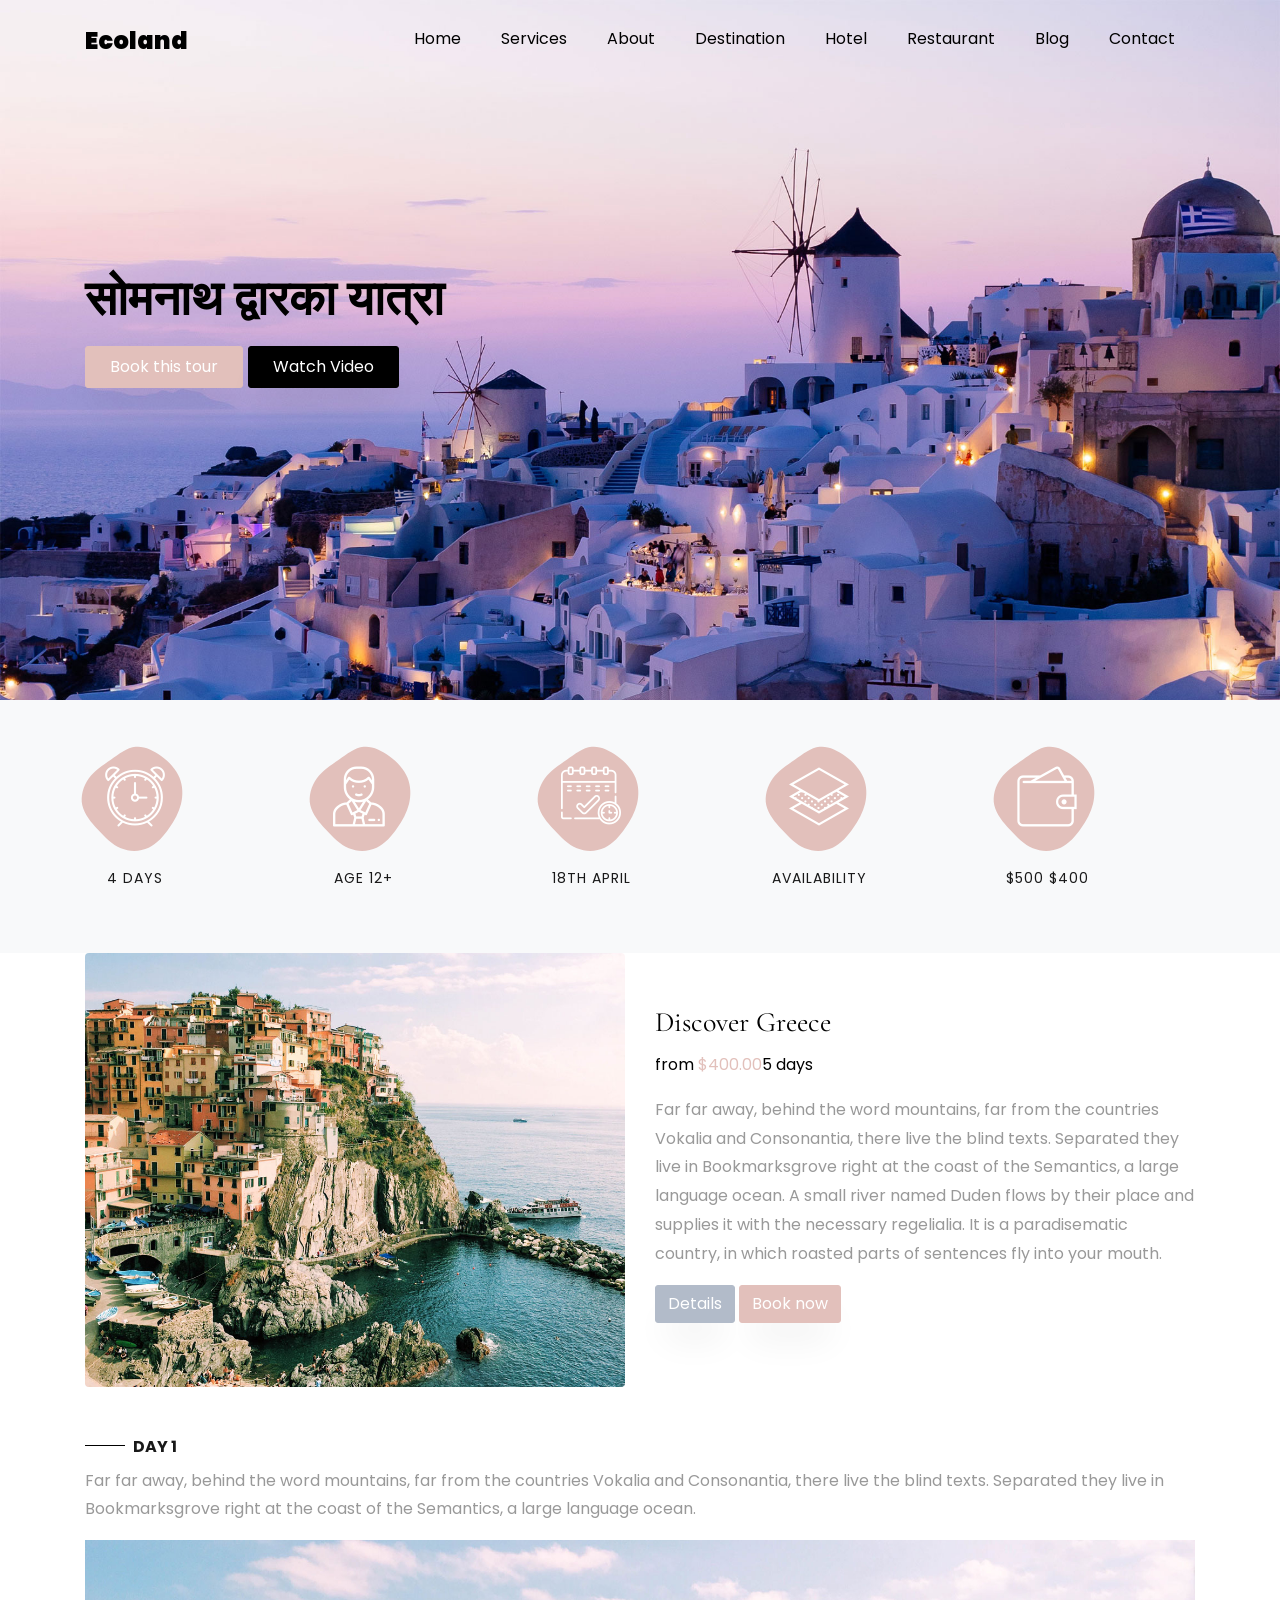
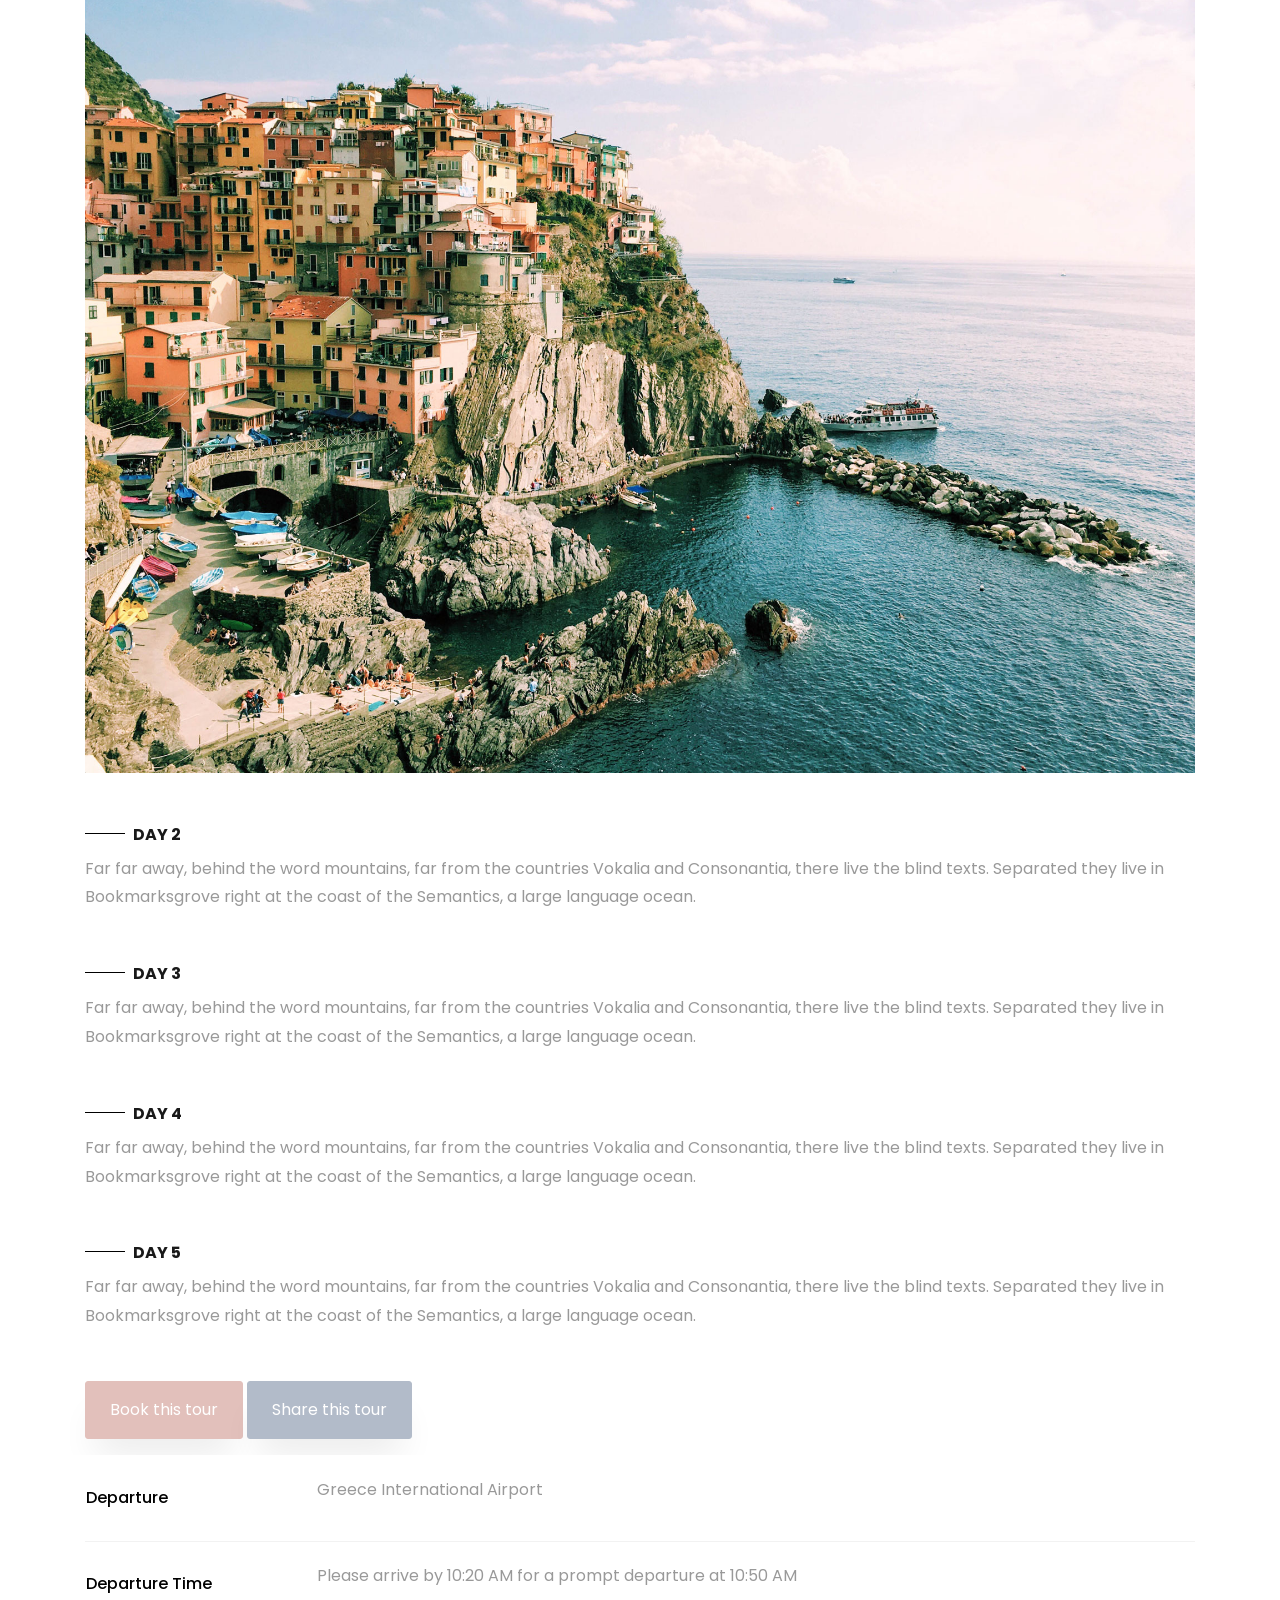
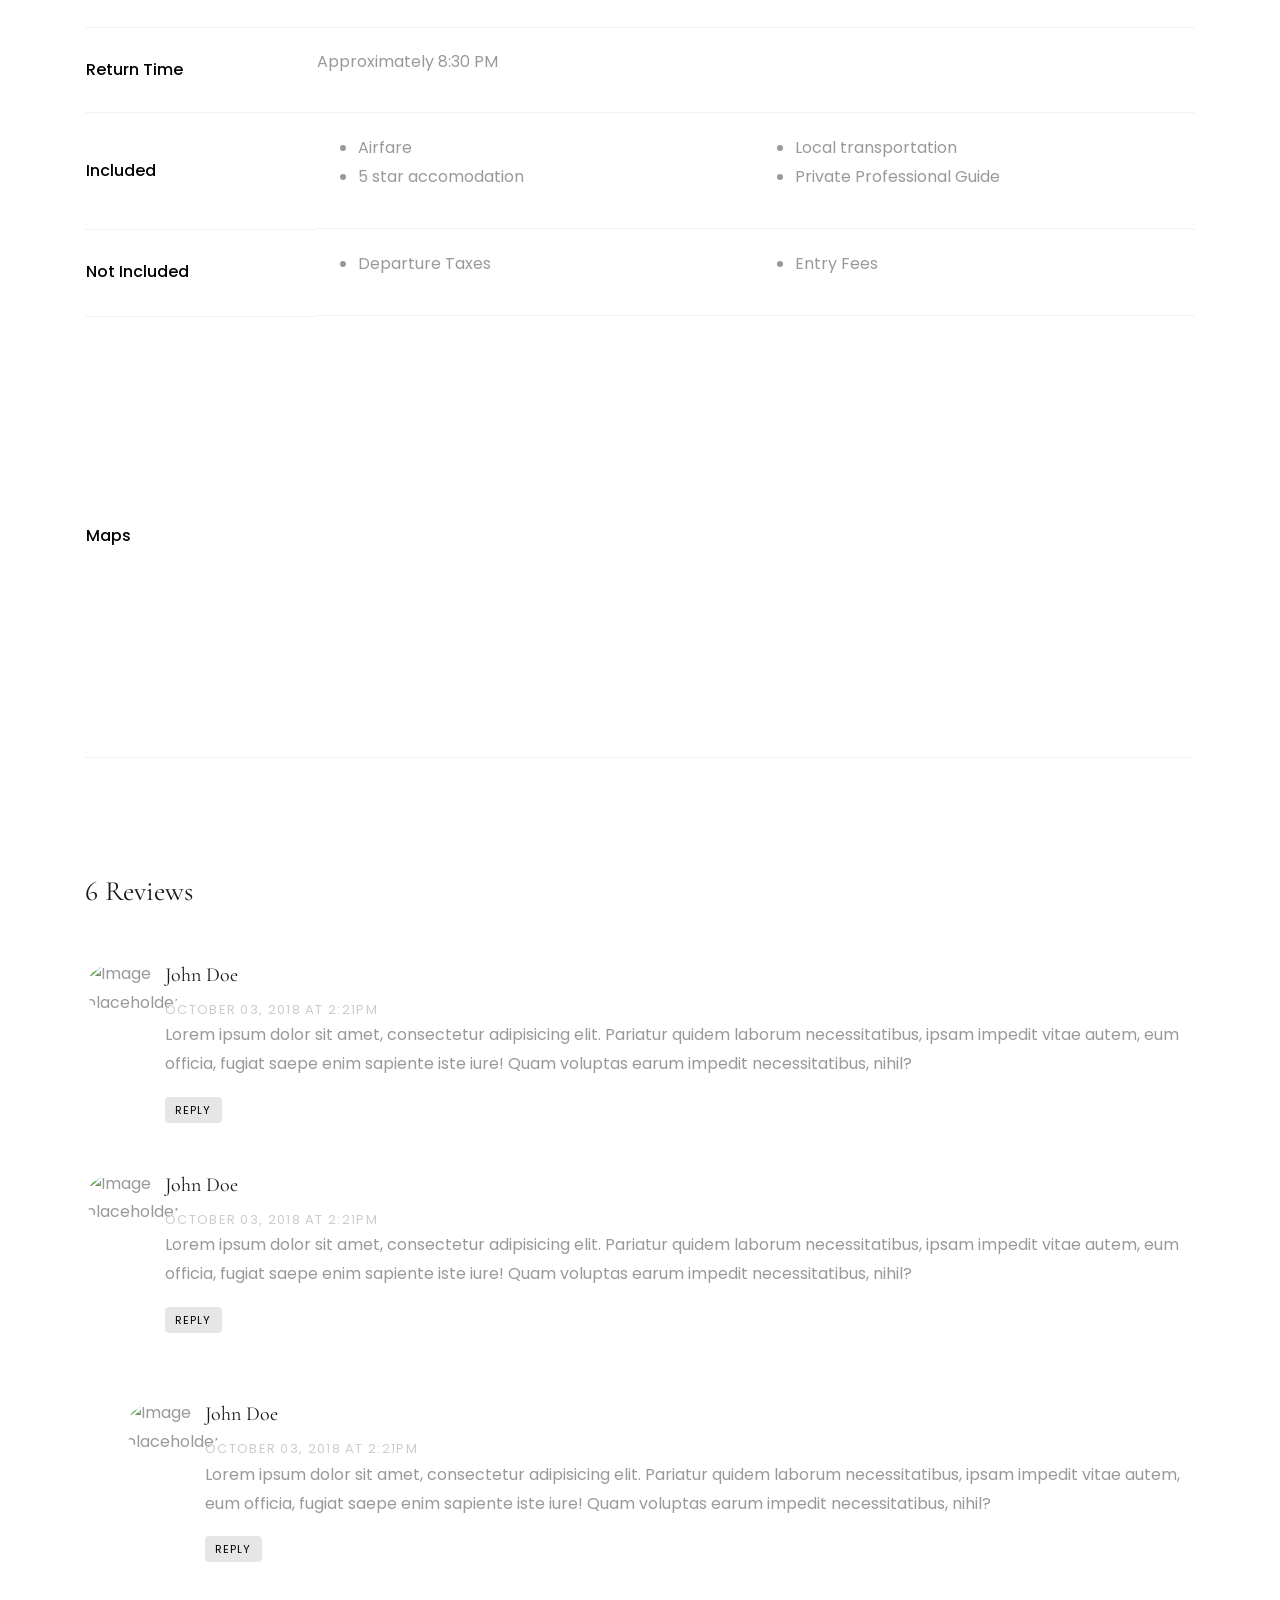
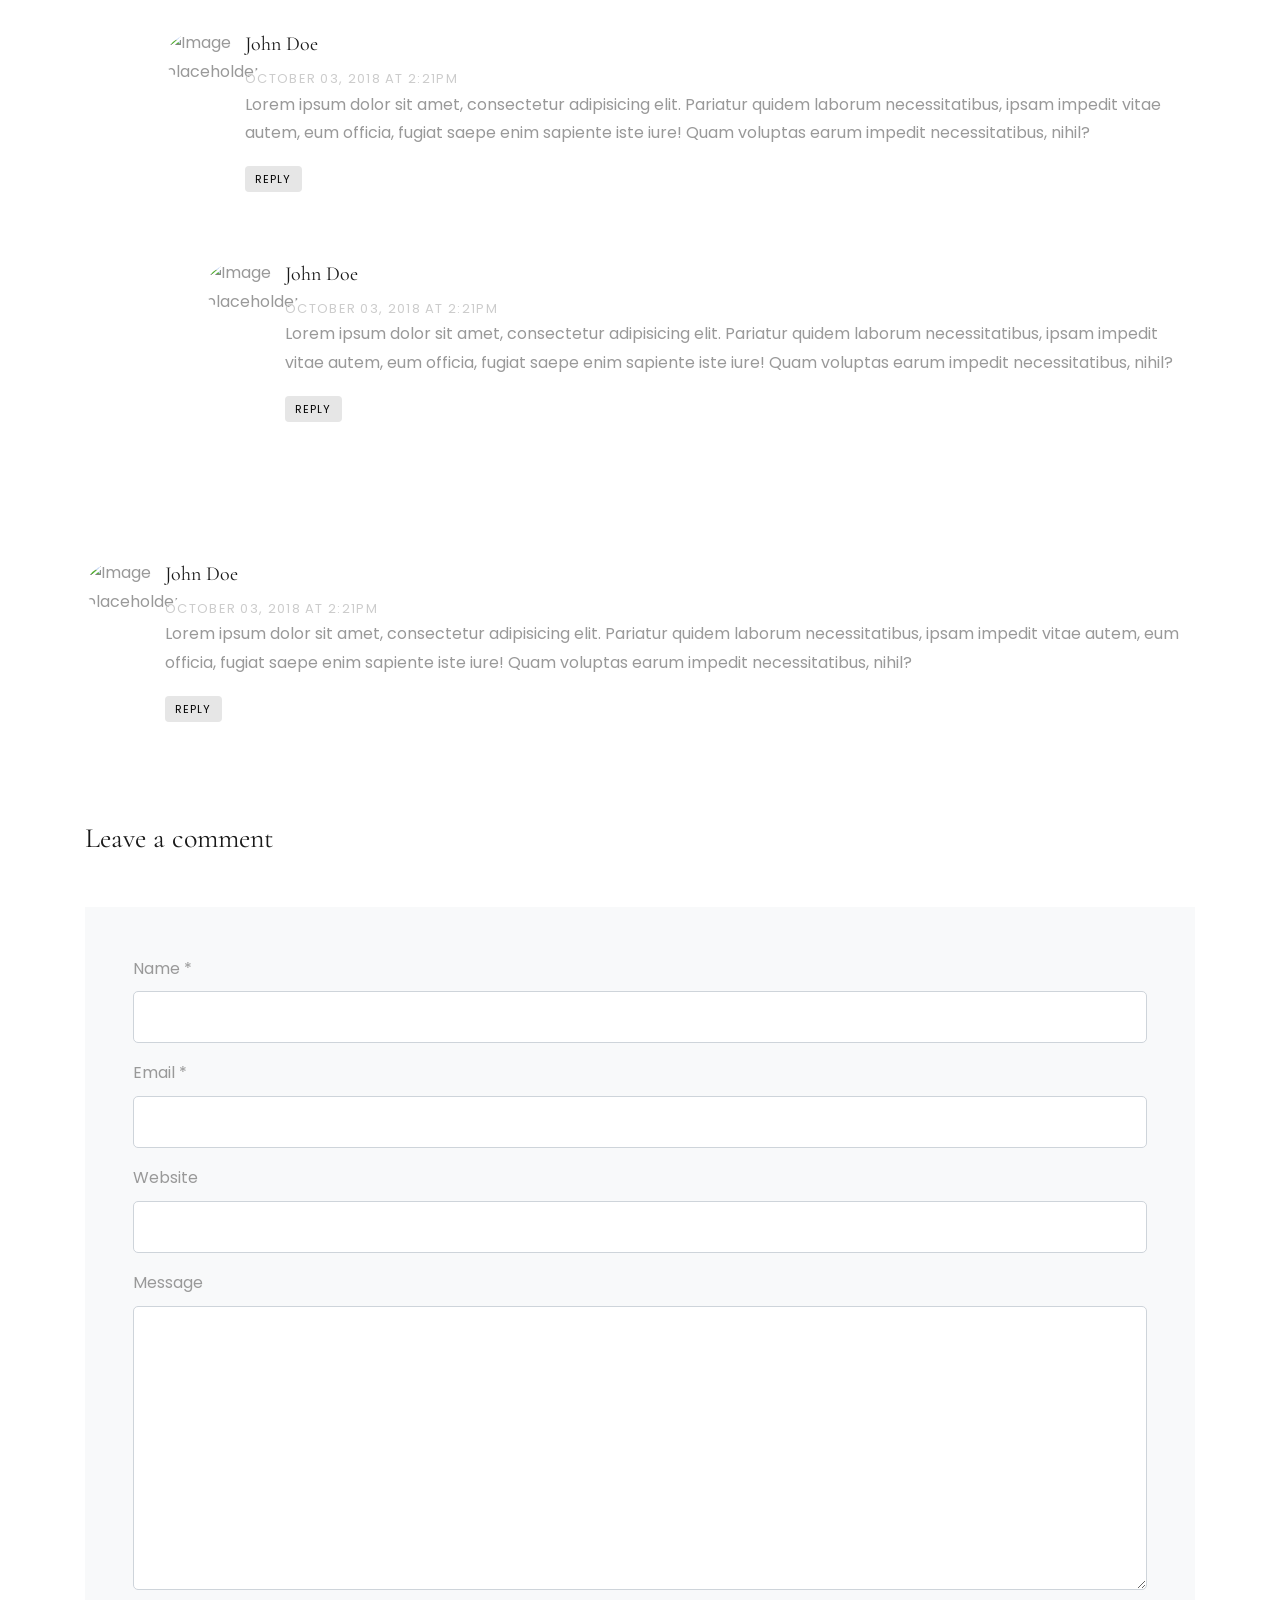
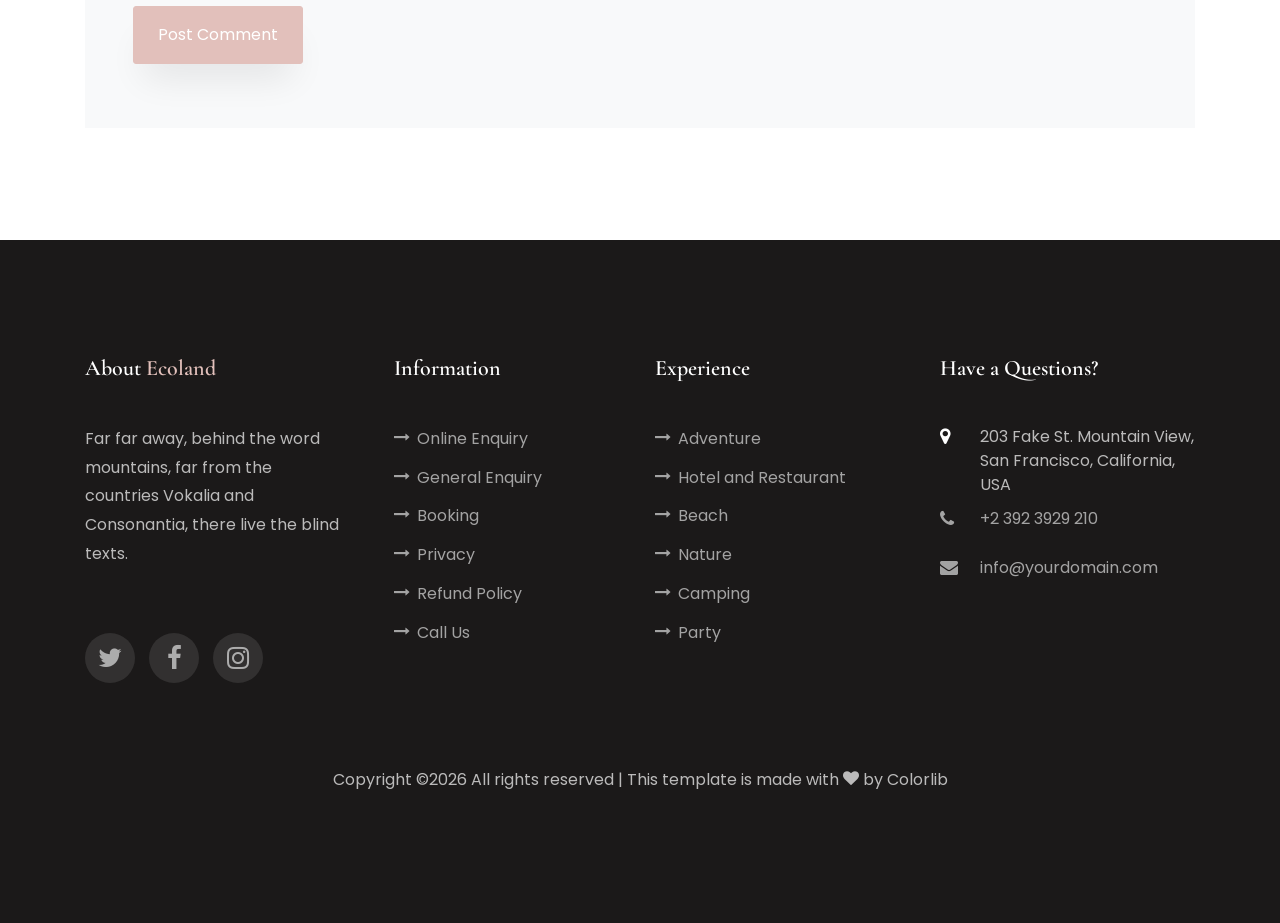
==== destination-single.html @ ceaff9ad "new website" ====
<!DOCTYPE html>
<html lang="en">
  <head>
    <title>Ecoland - Free Bootstrap 4 Template by Colorlib</title>
    <meta charset="utf-8">
    <meta name="viewport" content="width=device-width, initial-scale=1, shrink-to-fit=no">
    
    <link href="https://fonts.googleapis.com/css?family=Poppins:100,200,300,400,500,600,700,800,900" rel="stylesheet">
    <link href="https://fonts.googleapis.com/css?family=Cormorant+Garamond:300,300i,400,400i,500,500i,600,600i,700,700i" rel="stylesheet">

    <link rel="stylesheet" href="css/open-iconic-bootstrap.min.css">
    <link rel="stylesheet" href="css/animate.css">
    
    <link rel="stylesheet" href="css/owl.carousel.min.css">
    <link rel="stylesheet" href="css/owl.theme.default.min.css">
    <link rel="stylesheet" href="css/magnific-popup.css">

    <link rel="stylesheet" href="css/aos.css">

    <link rel="stylesheet" href="css/ionicons.min.css">
    
    <link rel="stylesheet" href="css/flaticon.css">
    <link rel="stylesheet" href="css/icomoon.css">
    <link rel="stylesheet" href="css/style.css">
  </head>
  <body data-spy="scroll" data-target=".site-navbar-target" data-offset="300">
    <nav class="navbar navbar-expand-lg navbar-dark ftco_navbar bg-dark ftco-navbar-light site-navbar-target" id="ftco-navbar">
	    <div class="container">
	      <a class="navbar-brand" href="index.html">Ecoland</a>
	      <button class="navbar-toggler js-fh5co-nav-toggle fh5co-nav-toggle" type="button" data-toggle="collapse" data-target="#ftco-nav" aria-controls="ftco-nav" aria-expanded="false" aria-label="Toggle navigation">
	        <span class="oi oi-menu"></span> Menu
	      </button>

	      <div class="collapse navbar-collapse" id="ftco-nav">
	        <ul class="navbar-nav nav ml-auto">
	          <li class="nav-item"><a href="index.html#home-section" class="nav-link"><span>Home</span></a></li>
	          <li class="nav-item"><a href="index.html#services-section" class="nav-link"><span>Services</span></a></li>
	          <li class="nav-item"><a href="index.html#about-section" class="nav-link"><span>About</span></a></li>
	          <li class="nav-item"><a href="index.html#destination-section" class="nav-link"><span>Destination</span></a></li>
	          <li class="nav-item"><a href="index.html#hotel-section" class="nav-link"><span>Hotel</span></a></li>
	          <li class="nav-item"><a href="index.html#restaurant-section" class="nav-link"><span>Restaurant</span></a></li>
	          <li class="nav-item"><a href="index.html#blog-section" class="nav-link"><span>Blog</span></a></li>
	          <li class="nav-item"><a href="index.html#contact-section" class="nav-link"><span>Contact</span></a></li>
	        </ul>
	      </div>
	    </div>
	  </nav>
	  
	  <section class="hero-wrap" style="background-image: url('images/destination-single.jpg');" data-stellar-background-ratio="0.5">
      <div class="overlay"></div>
      <div class="container">
        <div class="row no-gutters slider-text align-items-center justify-content-start">
          <div class="col-md-9 ftco-animate pb-4">
            <h1 class="mb-3 bread">सोमनाथ द्वारका यात्रा</h1>
            <p><a href="#" class="btn btn-primary py-2 px-4">Book this tour</a> <a href="#" class="btn btn-black py-2 px-4">Watch Video</a></p>
          </div>
        </div>
      </div>
    </section>

    <section class="ftco-section ftco-services-2 ftco-no-pt">
    	<div class="container-fluid px-0 bg-light">
    		<div class="container">
    			<div class="row tour py-5">
        	<div class="col-md d-flex align-self-stretch ftco-animate">
            <div class="media block-6 services text-center d-block">
              <div class="icon justify-content-center align-items-center d-flex"><span class="flaticon-alarm-clock"></span></div>
              <div class="media-body">
                <h3 class="heading mb-3"> 4 Days</h3>
              </div>
            </div>      
          </div>
          <div class="col-md d-flex align-self-stretch ftco-animate">
            <div class="media block-6 services text-center d-block">
              <div class="icon justify-content-center align-items-center d-flex"><span class="flaticon-manager"></span></div>
              <div class="media-body">
                <h3 class="heading mb-3">Age 12+</h3>
              </div>
            </div>      
          </div>
          <div class="col-md d-flex align-self-stretch ftco-animate">
            <div class="media block-6 services text-center d-block">
              <div class="icon justify-content-center align-items-center d-flex"><span class="flaticon-calendar"></span></div>
              <div class="media-body">
                <h3 class="heading mb-3">18th April</h3>
              </div>
            </div>      
          </div>
          <div class="col-md d-flex align-self-stretch ftco-animate">
            <div class="media block-6 services text-center d-block">
              <div class="icon justify-content-center align-items-center d-flex"><span class="flaticon-layers"></span></div>
              <div class="media-body">
                <h3 class="heading mb-3">Availability </h3>
              </div>
            </div>      
          </div>
          <div class="col-md d-flex align-self-stretch ftco-animate">
            <div class="media block-6 services text-center d-block">
              <div class="icon justify-content-center align-items-center d-flex"><span class="flaticon-wallet"></span></div>
              <div class="media-body">
                <h3 class="heading mb-3"><span>$500</span> $400</h3>
              </div>
            </div>      
          </div>
        </div>
    		</div>
    	</div>
      <div class="container">
        <div class="row">
        	<div class="col-md-12 tour-wrap mb-5">
    				<div class="row">
    					<div class="col-md-6 d-flex ftco-animate">
    						<div class="img align-self-stretch" style="background-image: url(images/destination-1.jpg);"></div>
    					</div>
    					<div class="col-md-6 ftco-animate">
    						<div class="text py-5">
    							<h3><a href="#">Discover Greece</a></h3>
    							<p class="pos">from <span class="price">$400.00</span>5 days</p>
    							<p>Far far away, behind the word mountains, far from the countries Vokalia and Consonantia, there live the blind texts. Separated they live in Bookmarksgrove right at the coast of the Semantics, a large language ocean. A small river named Duden flows by their place and supplies it with the necessary regelialia. It is a paradisematic country, in which roasted parts of sentences fly into your mouth.</p>
    							<p><a href="#" class="btn btn-secondary">Details</a> <a href="#" class="btn btn-primary">Book now</a></p>
    						</div>
    					</div>
    				</div>
    			</div>
    			<div class="col-md-12 tour-wrap">
    				<div class="day-wrap">
    					<h3 class="pl-5">Day 1</h3>
    					<p>Far far away, behind the word mountains, far from the countries Vokalia and Consonantia, there live the blind texts. Separated they live in Bookmarksgrove right at the coast of the Semantics, a large language ocean.</p>
    					<img src="images/bg_1.jpg" class="img-fluid" alt="Colorlib Free Template">
    				</div>
    			</div>
    			<div class="col-md-12 tour-wrap">
    				<div class="day-wrap">
    					<h3 class="pl-5">Day 2</h3>
    					<p>Far far away, behind the word mountains, far from the countries Vokalia and Consonantia, there live the blind texts. Separated they live in Bookmarksgrove right at the coast of the Semantics, a large language ocean.</p>
    				</div>
    			</div>
    			<div class="col-md-12 tour-wrap">
    				<div class="day-wrap">
    					<h3 class="pl-5">Day 3</h3>
    					<p>Far far away, behind the word mountains, far from the countries Vokalia and Consonantia, there live the blind texts. Separated they live in Bookmarksgrove right at the coast of the Semantics, a large language ocean.</p>
    				</div>
    			</div>
    			<div class="col-md-12 tour-wrap">
    				<div class="day-wrap">
    					<h3 class="pl-5">Day 4</h3>
    					<p>Far far away, behind the word mountains, far from the countries Vokalia and Consonantia, there live the blind texts. Separated they live in Bookmarksgrove right at the coast of the Semantics, a large language ocean.</p>
    				</div>
    			</div>
    			<div class="col-md-12 tour-wrap">
    				<div class="day-wrap">
    					<h3 class="pl-5">Day 5</h3>
    					<p>Far far away, behind the word mountains, far from the countries Vokalia and Consonantia, there live the blind texts. Separated they live in Bookmarksgrove right at the coast of the Semantics, a large language ocean.</p>
    				</div>
    			</div>
    			<div class="col-md-12 tour-wrap">
    				<p><a href="#" class="btn btn-primary py-3 px-4">Book this tour</a> <a href="#" class="btn btn-secondary py-3 px-4">Share this tour</a></p>
    			</div>
    			<div class="col-md-12 tour-wrap">
    				<table class="table">
					    <tbody>
					      <tr>
				      	  <th scope="row">Departure</th>
					        <td>
					        	<p>Greece International Airport</p>
					        </td>
					        <td></td>
					      </tr><!-- END TR-->

					      <tr>
				      	  <th scope="row">Departure Time</th>
					        <td>
					        	<p>Please arrive by 10:20 AM for a prompt departure at 10:50 AM</p>
					        </td>
					        <td></td>
					      </tr><!-- END TR-->

					      <tr>
				      	  <th scope="row">Return Time</th>
					        <td>
					        	<p>Approximately 8:30 PM</p>
					        </td>
					        <td></td>
					      </tr><!-- END TR-->

					      <tr>
				      	  <th scope="row">Included</th>
					        <td class="d-flex">
					        	<ul>
					        		<li>Airfare</li>
					        		<li>5 star accomodation</li>
					        	</ul>
					        	<ul>
					        		<li>Local transportation</li>
					        		<li>Private Professional Guide</li>
					        	</ul>
					        </td>
					        <td></td>
					      </tr><!-- END TR-->

					      <tr>
				      	  <th scope="row">Not Included</th>
					        <td class="d-flex">
					        	<ul>
					        		<li>Departure Taxes</li>
					        	</ul>
					        	<ul>
					        		<li>Entry Fees</li>
					        	</ul>
					        </td>
					        <td></td>
					      </tr><!-- END TR-->
					      <tr>
				      	  <th scope="row">Maps</th>
					        <td>
										<div id="map"></div>
					        </td>
					      </tr><!-- END TR-->
					    </tbody>
					  </table>
    			</div>
    			<div class="col-md-12 tour-wrap">
    				<div class="pt-5 mt-5">
              <h3 class="mb-5">6 Reviews</h3>
              <ul class="comment-list">
                <li class="comment">
                  <div class="vcard bio">
                    <img src="images/person_1.jpg" alt="Image placeholder">
                  </div>
                  <div class="comment-body">
                    <h3>John Doe</h3>
                    <div class="meta">October 03, 2018 at 2:21pm</div>
                    <p>Lorem ipsum dolor sit amet, consectetur adipisicing elit. Pariatur quidem laborum necessitatibus, ipsam impedit vitae autem, eum officia, fugiat saepe enim sapiente iste iure! Quam voluptas earum impedit necessitatibus, nihil?</p>
                    <p><a href="#" class="reply">Reply</a></p>
                  </div>
                </li>

                <li class="comment">
                  <div class="vcard bio">
                    <img src="images/person_1.jpg" alt="Image placeholder">
                  </div>
                  <div class="comment-body">
                    <h3>John Doe</h3>
                    <div class="meta">October 03, 2018 at 2:21pm</div>
                    <p>Lorem ipsum dolor sit amet, consectetur adipisicing elit. Pariatur quidem laborum necessitatibus, ipsam impedit vitae autem, eum officia, fugiat saepe enim sapiente iste iure! Quam voluptas earum impedit necessitatibus, nihil?</p>
                    <p><a href="#" class="reply">Reply</a></p>
                  </div>

                  <ul class="children">
                    <li class="comment">
                      <div class="vcard bio">
                        <img src="images/person_1.jpg" alt="Image placeholder">
                      </div>
                      <div class="comment-body">
                        <h3>John Doe</h3>
                        <div class="meta">October 03, 2018 at 2:21pm</div>
                        <p>Lorem ipsum dolor sit amet, consectetur adipisicing elit. Pariatur quidem laborum necessitatibus, ipsam impedit vitae autem, eum officia, fugiat saepe enim sapiente iste iure! Quam voluptas earum impedit necessitatibus, nihil?</p>
                        <p><a href="#" class="reply">Reply</a></p>
                      </div>


                      <ul class="children">
                        <li class="comment">
                          <div class="vcard bio">
                            <img src="images/person_1.jpg" alt="Image placeholder">
                          </div>
                          <div class="comment-body">
                            <h3>John Doe</h3>
                            <div class="meta">October 03, 2018 at 2:21pm</div>
                            <p>Lorem ipsum dolor sit amet, consectetur adipisicing elit. Pariatur quidem laborum necessitatibus, ipsam impedit vitae autem, eum officia, fugiat saepe enim sapiente iste iure! Quam voluptas earum impedit necessitatibus, nihil?</p>
                            <p><a href="#" class="reply">Reply</a></p>
                          </div>

                            <ul class="children">
                              <li class="comment">
                                <div class="vcard bio">
                                  <img src="images/person_1.jpg" alt="Image placeholder">
                                </div>
                                <div class="comment-body">
                                  <h3>John Doe</h3>
                                  <div class="meta">October 03, 2018 at 2:21pm</div>
                                  <p>Lorem ipsum dolor sit amet, consectetur adipisicing elit. Pariatur quidem laborum necessitatibus, ipsam impedit vitae autem, eum officia, fugiat saepe enim sapiente iste iure! Quam voluptas earum impedit necessitatibus, nihil?</p>
                                  <p><a href="#" class="reply">Reply</a></p>
                                </div>
                              </li>
                            </ul>
                        </li>
                      </ul>
                    </li>
                  </ul>
                </li>

                <li class="comment">
                  <div class="vcard bio">
                    <img src="images/person_1.jpg" alt="Image placeholder">
                  </div>
                  <div class="comment-body">
                    <h3>John Doe</h3>
                    <div class="meta">October 03, 2018 at 2:21pm</div>
                    <p>Lorem ipsum dolor sit amet, consectetur adipisicing elit. Pariatur quidem laborum necessitatibus, ipsam impedit vitae autem, eum officia, fugiat saepe enim sapiente iste iure! Quam voluptas earum impedit necessitatibus, nihil?</p>
                    <p><a href="#" class="reply">Reply</a></p>
                  </div>
                </li>
              </ul>
              <!-- END comment-list -->
              
              <div class="comment-form-wrap pt-5">
                <h3 class="mb-5">Leave a comment</h3>
                <form action="#" class="p-5 bg-light">
                  <div class="form-group">
                    <label for="name">Name *</label>
                    <input type="text" class="form-control" id="name">
                  </div>
                  <div class="form-group">
                    <label for="email">Email *</label>
                    <input type="email" class="form-control" id="email">
                  </div>
                  <div class="form-group">
                    <label for="website">Website</label>
                    <input type="url" class="form-control" id="website">
                  </div>

                  <div class="form-group">
                    <label for="message">Message</label>
                    <textarea name="" id="message" cols="30" rows="10" class="form-control"></textarea>
                  </div>
                  <div class="form-group">
                    <input type="submit" value="Post Comment" class="btn py-3 px-4 btn-primary">
                  </div>

                </form>
              </div>
            </div>
    			</div>
        </div>
      </div>
    </section> <!-- .section -->


    <footer class="ftco-footer ftco-section">
      <div class="container">
        <div class="row mb-5">
          <div class="col-md">
            <div class="ftco-footer-widget mb-4">
              <h2 class="ftco-heading-2">About <span><a href="index.html">Ecoland</a></span></h2>
              <p>Far far away, behind the word mountains, far from the countries Vokalia and Consonantia, there live the blind texts.</p>
              <ul class="ftco-footer-social list-unstyled float-md-left float-lft mt-5">
                <li class="ftco-animate"><a href="#"><span class="icon-twitter"></span></a></li>
                <li class="ftco-animate"><a href="#"><span class="icon-facebook"></span></a></li>
                <li class="ftco-animate"><a href="#"><span class="icon-instagram"></span></a></li>
              </ul>
            </div>
          </div>
          <div class="col-md">
            <div class="ftco-footer-widget mb-4 ml-md-4">
              <h2 class="ftco-heading-2">Information</h2>
              <ul class="list-unstyled">
                <li><a href="#"><span class="icon-long-arrow-right mr-2"></span>Online Enquiry</a></li>
                <li><a href="#"><span class="icon-long-arrow-right mr-2"></span>General Enquiry</a></li>
                <li><a href="#"><span class="icon-long-arrow-right mr-2"></span>Booking</a></li>
                <li><a href="#"><span class="icon-long-arrow-right mr-2"></span>Privacy</a></li>
                <li><a href="#"><span class="icon-long-arrow-right mr-2"></span>Refund Policy</a></li>
                <li><a href="#"><span class="icon-long-arrow-right mr-2"></span>Call Us</a></li>
              </ul>
            </div>
          </div>
          <div class="col-md">
             <div class="ftco-footer-widget mb-4">
              <h2 class="ftco-heading-2">Experience</h2>
              <ul class="list-unstyled">
                <li><a href="#"><span class="icon-long-arrow-right mr-2"></span>Adventure</a></li>
                <li><a href="#"><span class="icon-long-arrow-right mr-2"></span>Hotel and Restaurant</a></li>
                <li><a href="#"><span class="icon-long-arrow-right mr-2"></span>Beach</a></li>
                <li><a href="#"><span class="icon-long-arrow-right mr-2"></span>Nature</a></li>
                <li><a href="#"><span class="icon-long-arrow-right mr-2"></span>Camping</a></li>
                <li><a href="#"><span class="icon-long-arrow-right mr-2"></span>Party</a></li>
              </ul>
            </div>
          </div>
          <div class="col-md">
            <div class="ftco-footer-widget mb-4">
            	<h2 class="ftco-heading-2">Have a Questions?</h2>
            	<div class="block-23 mb-3">
	              <ul>
	                <li><span class="icon icon-map-marker"></span><span class="text">203 Fake St. Mountain View, San Francisco, California, USA</span></li>
	                <li><a href="#"><span class="icon icon-phone"></span><span class="text">+2 392 3929 210</span></a></li>
	                <li><a href="#"><span class="icon icon-envelope"></span><span class="text">info@yourdomain.com</span></a></li>
	              </ul>
	            </div>
            </div>
          </div>
        </div>
        <div class="row">
          <div class="col-md-12 text-center">

            <p><!-- Link back to Colorlib can't be removed. Template is licensed under CC BY 3.0. -->
  Copyright &copy;<script>document.write(new Date().getFullYear());</script> All rights reserved | This template is made with <i class="icon-heart color-danger" aria-hidden="true"></i> by <a href="https://colorlib.com" target="_blank">Colorlib</a>
  <!-- Link back to Colorlib can't be removed. Template is licensed under CC BY 3.0. --></p>
          </div>
        </div>
      </div>
    </footer>
    
  

  <!-- loader -->
  <div id="ftco-loader" class="show fullscreen"><svg class="circular" width="48px" height="48px"><circle class="path-bg" cx="24" cy="24" r="22" fill="none" stroke-width="4" stroke="#eeeeee"/><circle class="path" cx="24" cy="24" r="22" fill="none" stroke-width="4" stroke-miterlimit="10" stroke="#F96D00"/></svg></div>


  <script src="js/jquery.min.js"></script>
  <script src="js/jquery-migrate-3.0.1.min.js"></script>
  <script src="js/popper.min.js"></script>
  <script src="js/bootstrap.min.js"></script>
  <script src="js/jquery.easing.1.3.js"></script>
  <script src="js/jquery.waypoints.min.js"></script>
  <script src="js/jquery.stellar.min.js"></script>
  <script src="js/owl.carousel.min.js"></script>
  <script src="js/jquery.magnific-popup.min.js"></script>
  <script src="js/aos.js"></script>
  <script src="js/jquery.animateNumber.min.js"></script>
  <script src="js/scrollax.min.js"></script>
  <script src="https://maps.googleapis.com/maps/api/js?key=AIzaSyBVWaKrjvy3MaE7SQ74_uJiULgl1JY0H2s&sensor=false"></script>
  <script src="js/google-map.js"></script>
  
  <script src="js/main.js"></script>
    
  </body>
</html>
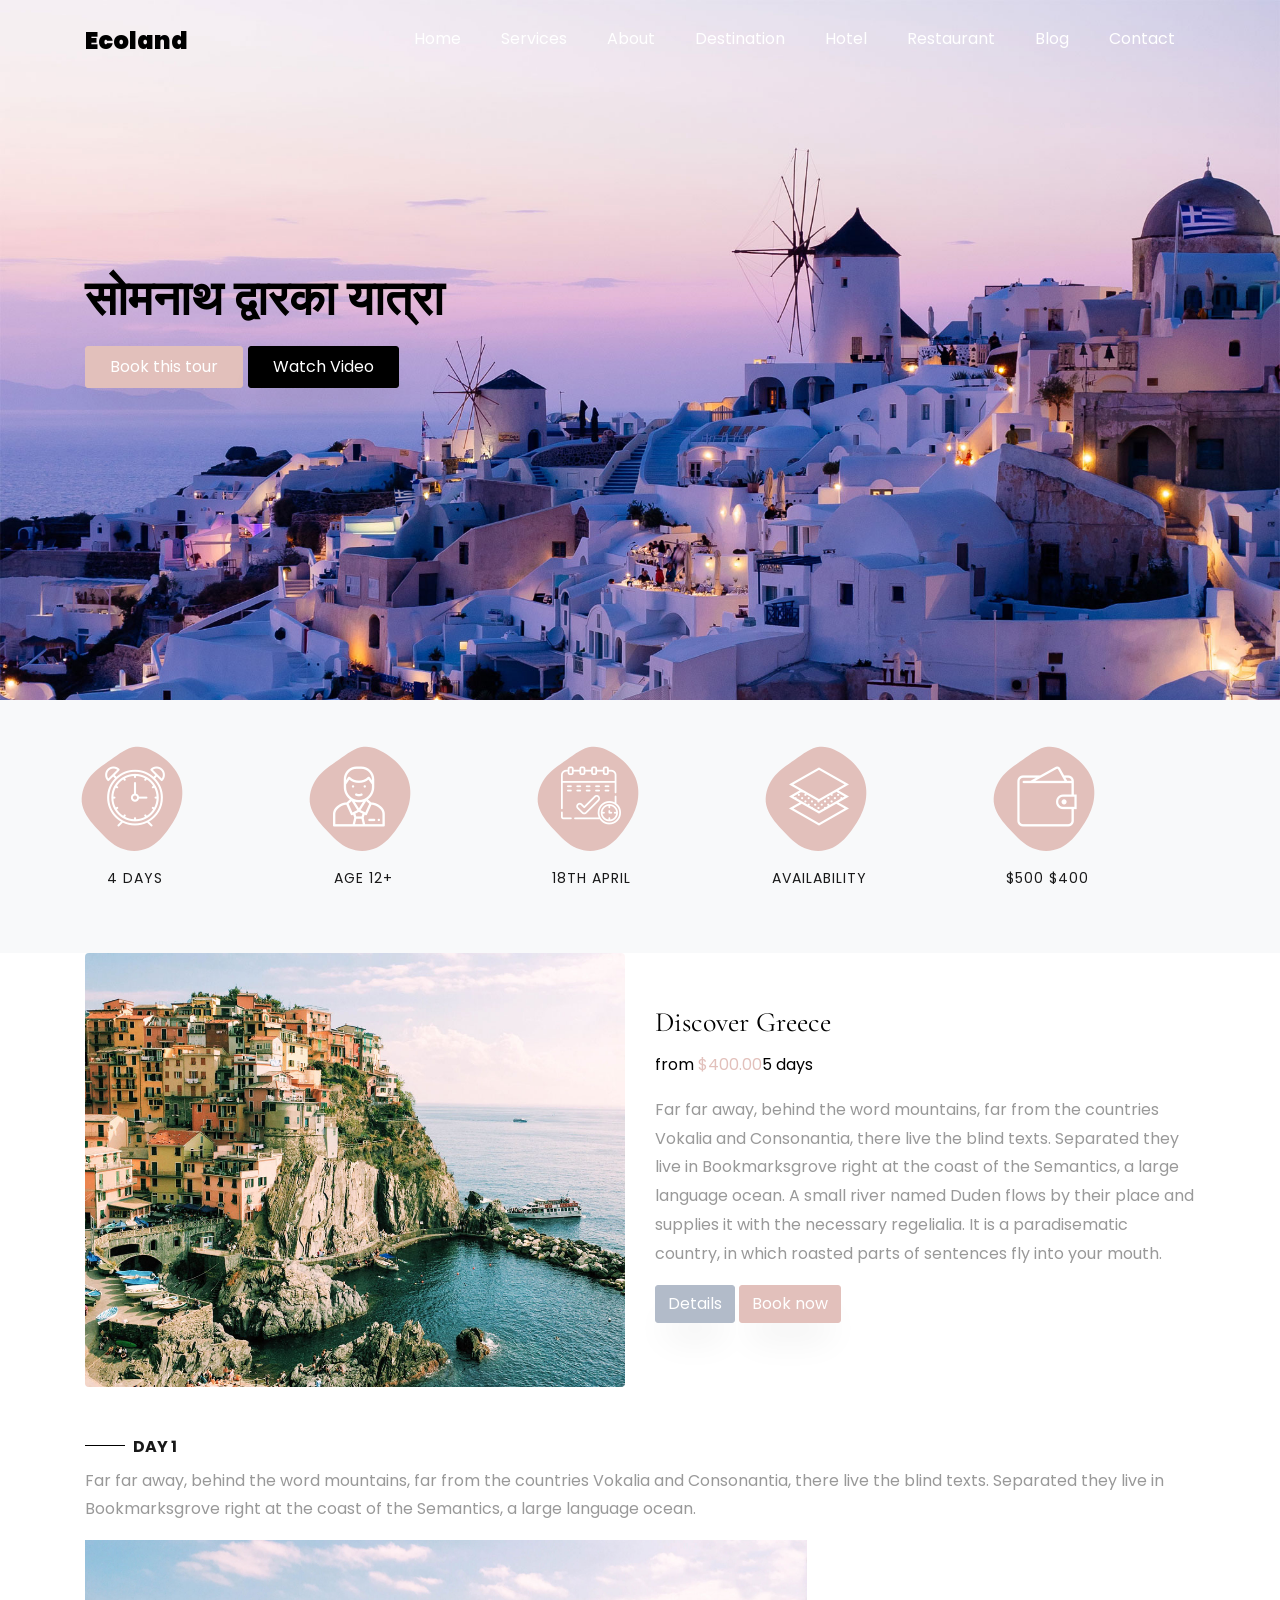
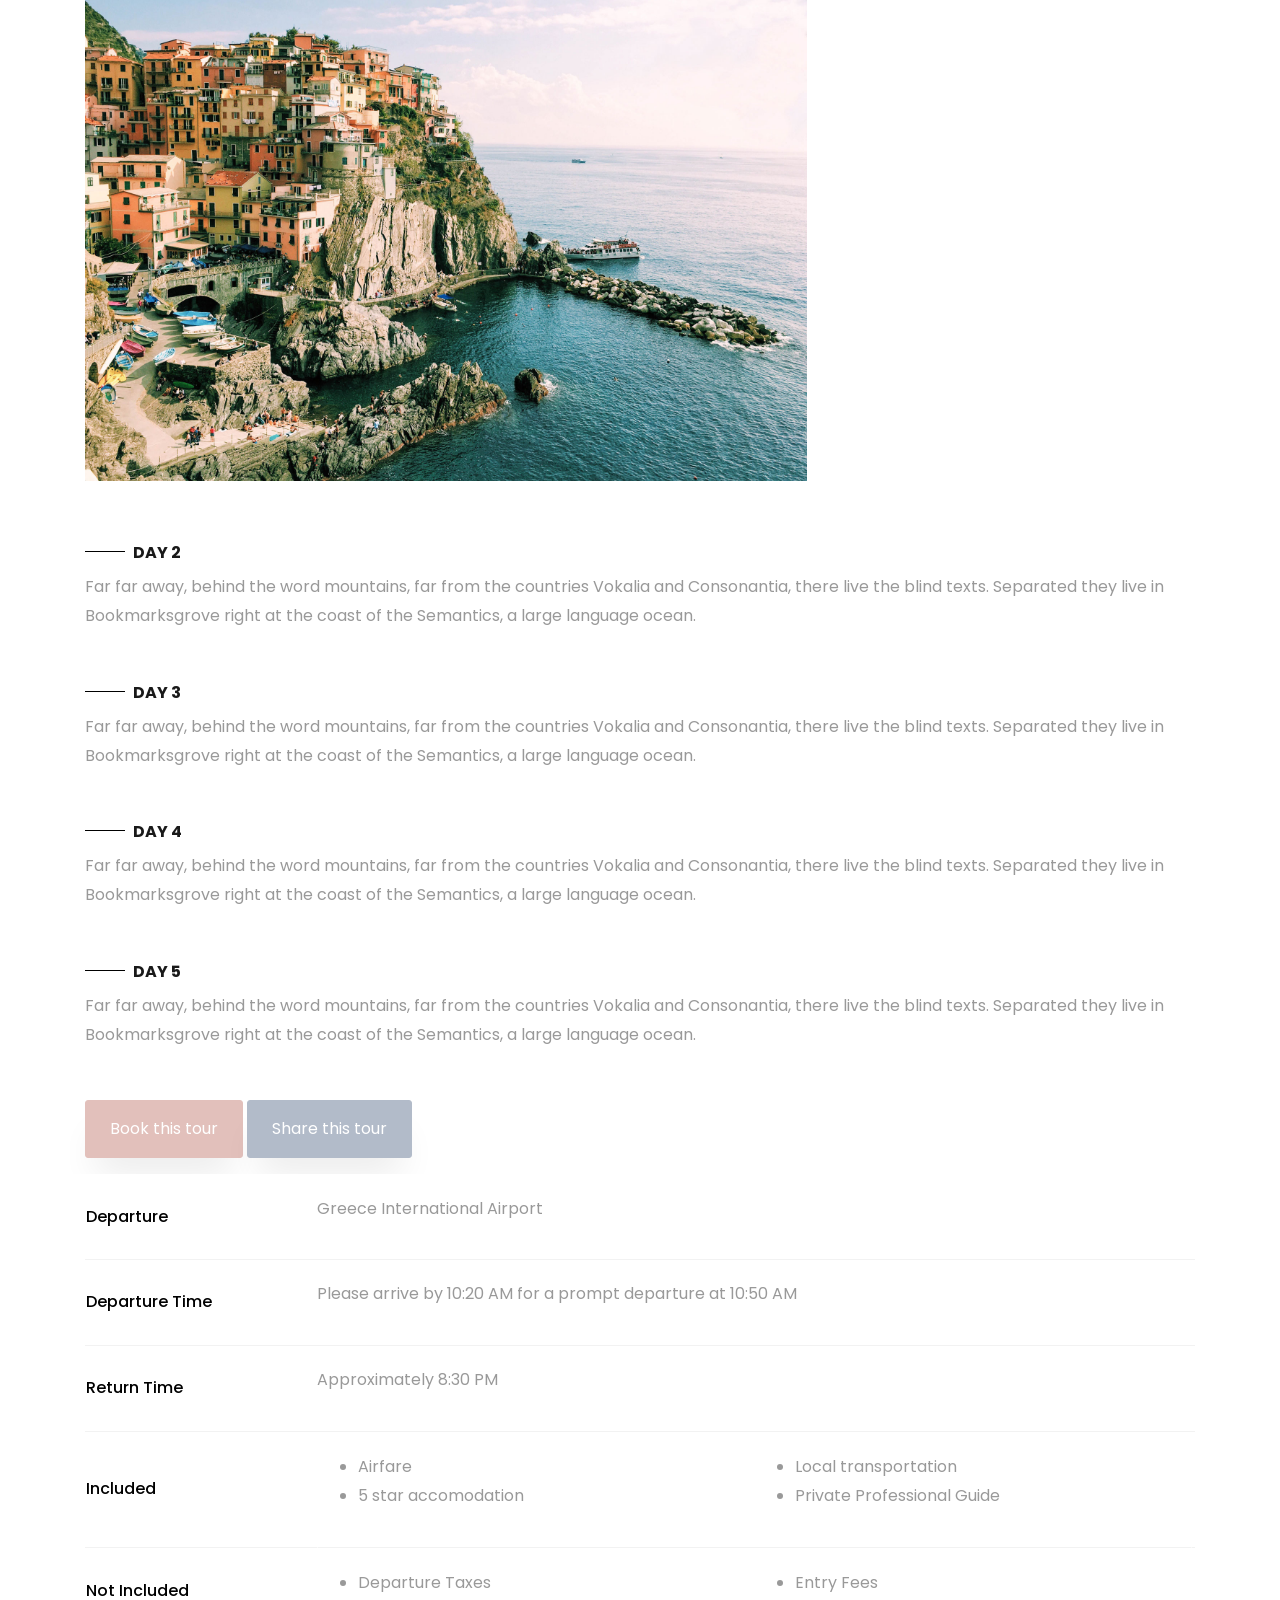
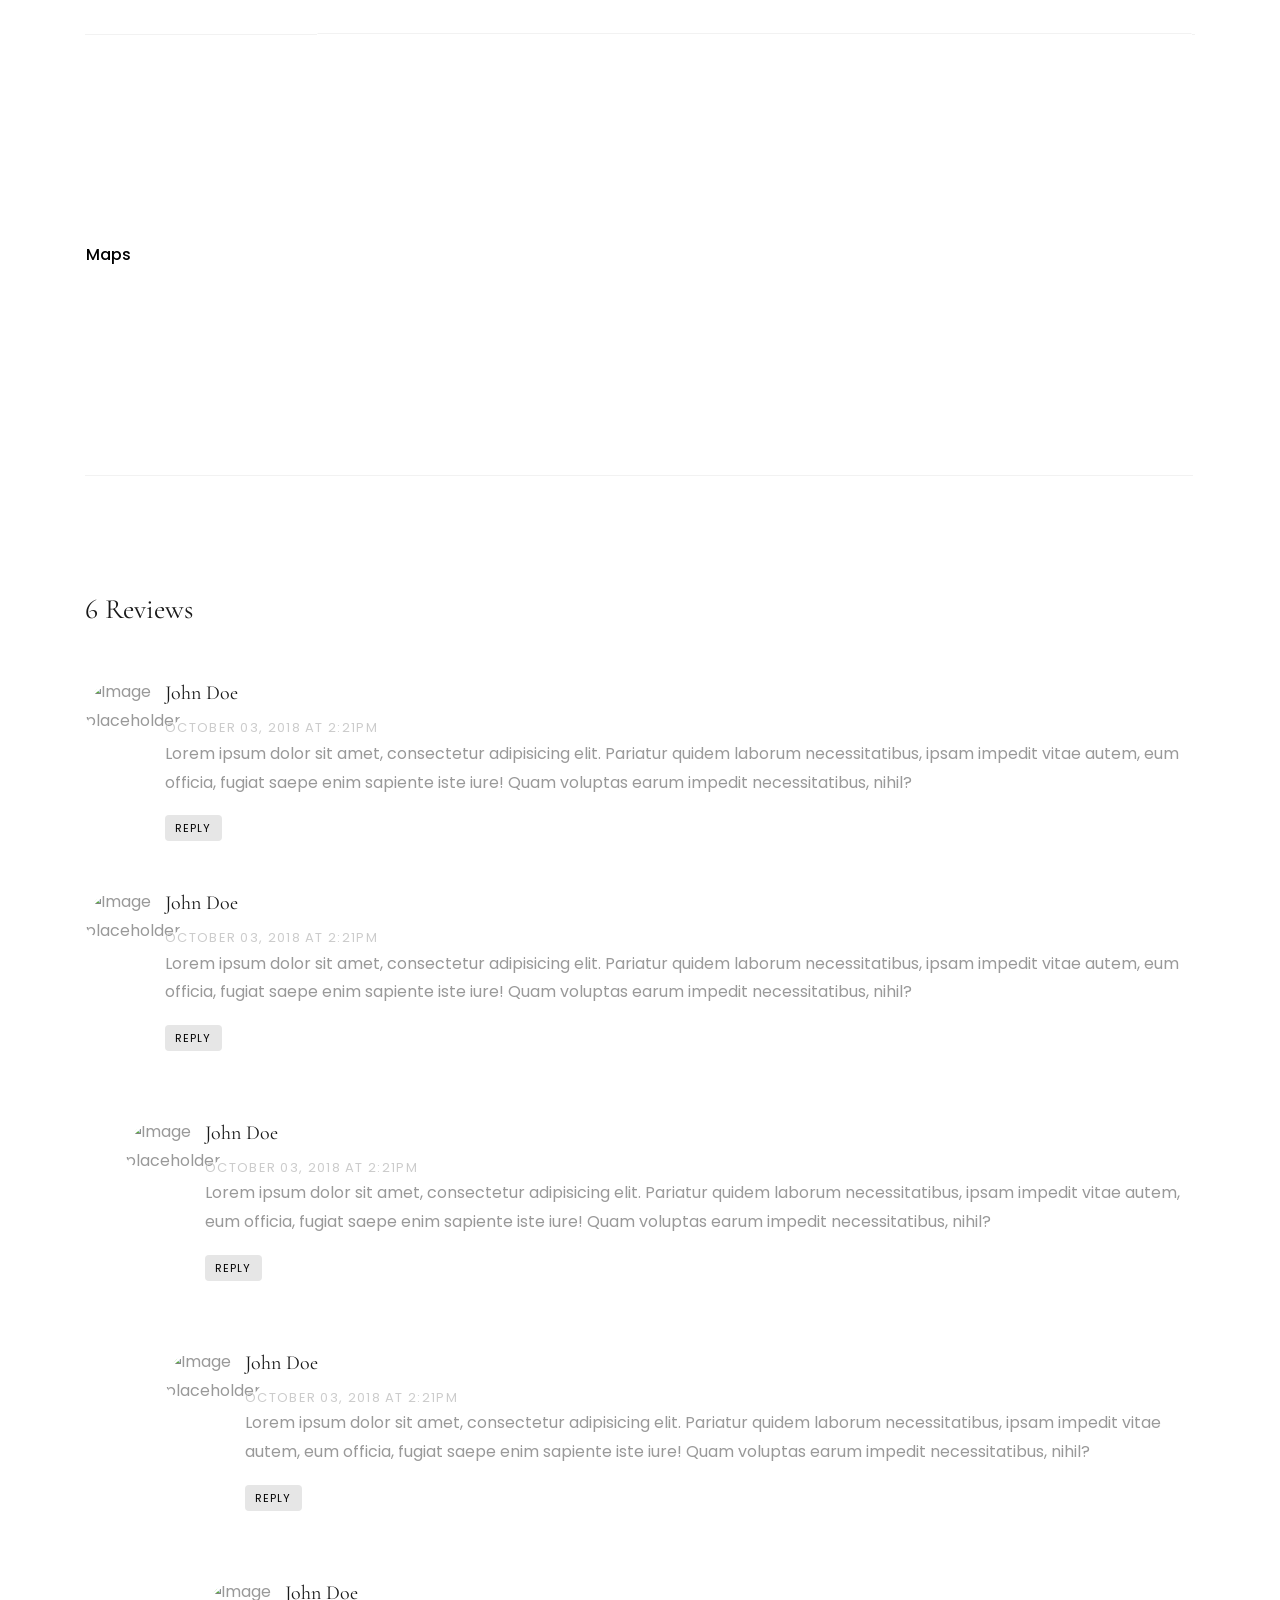
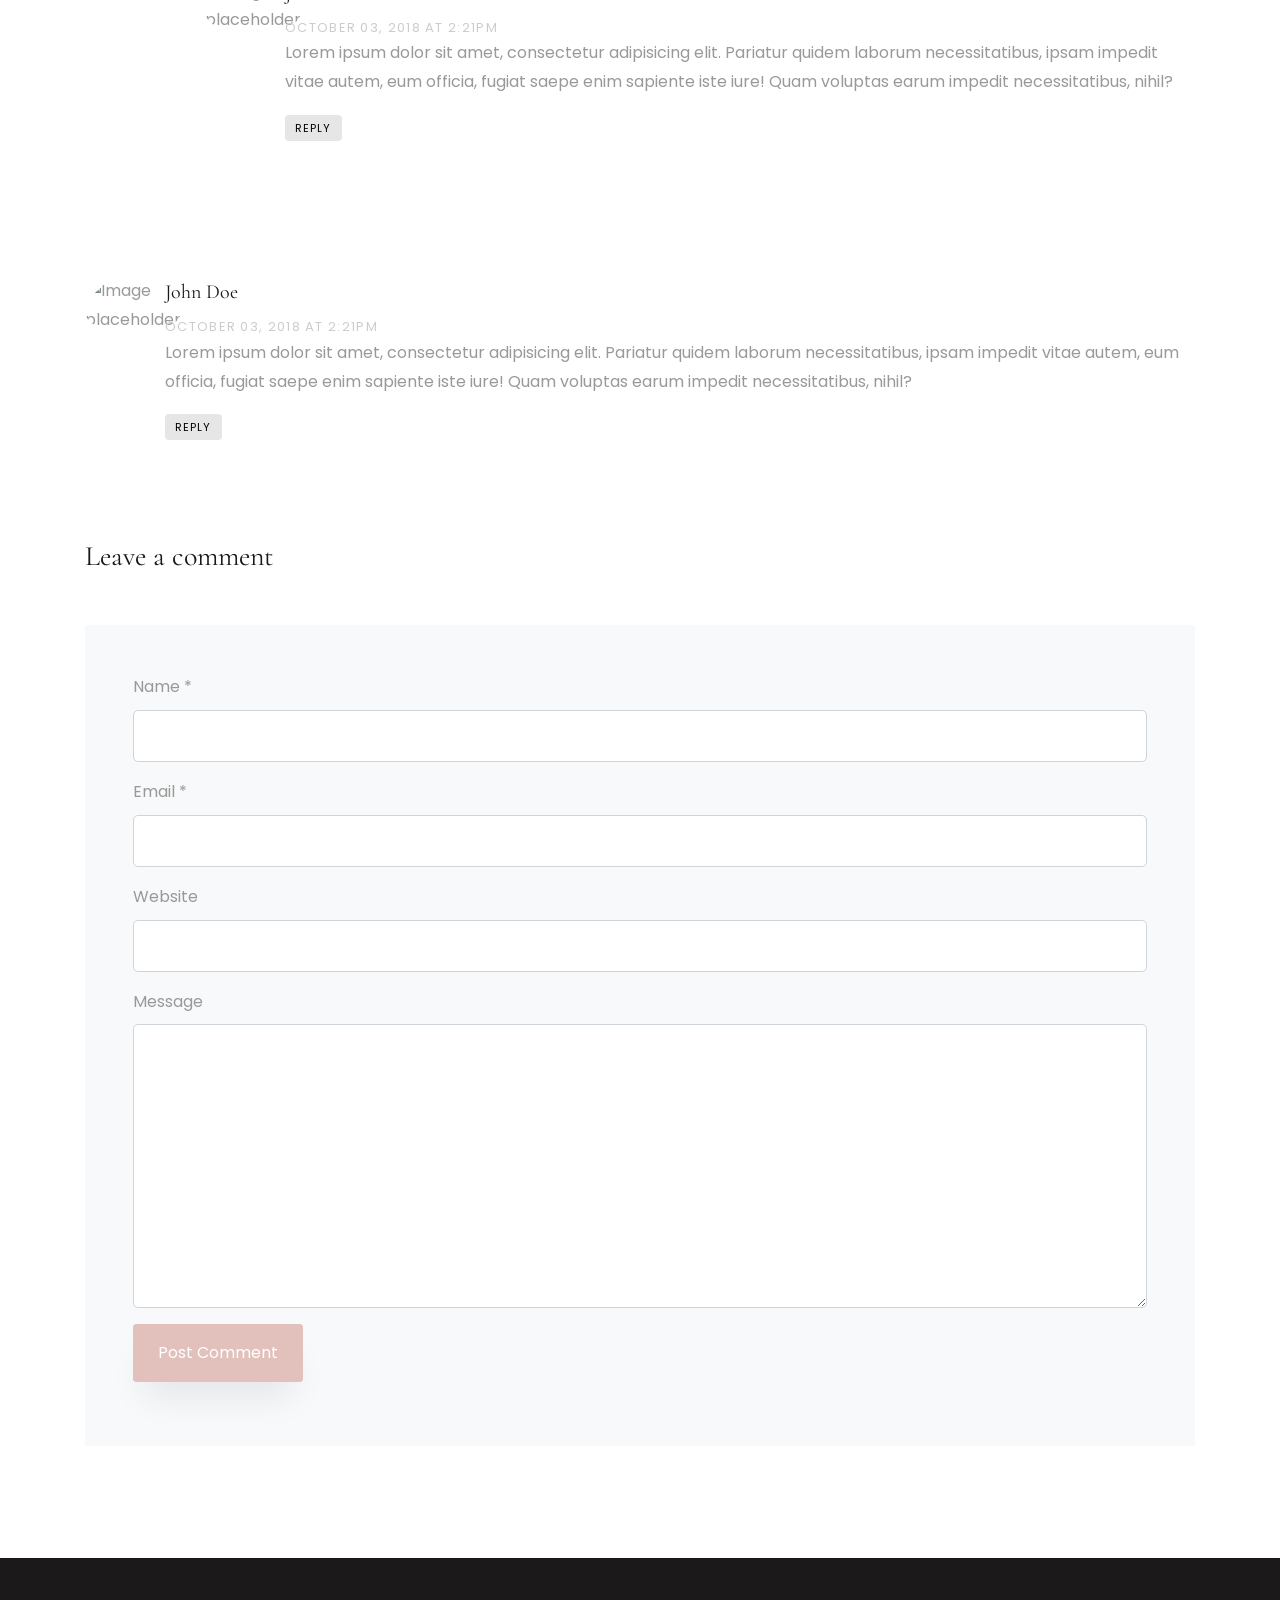
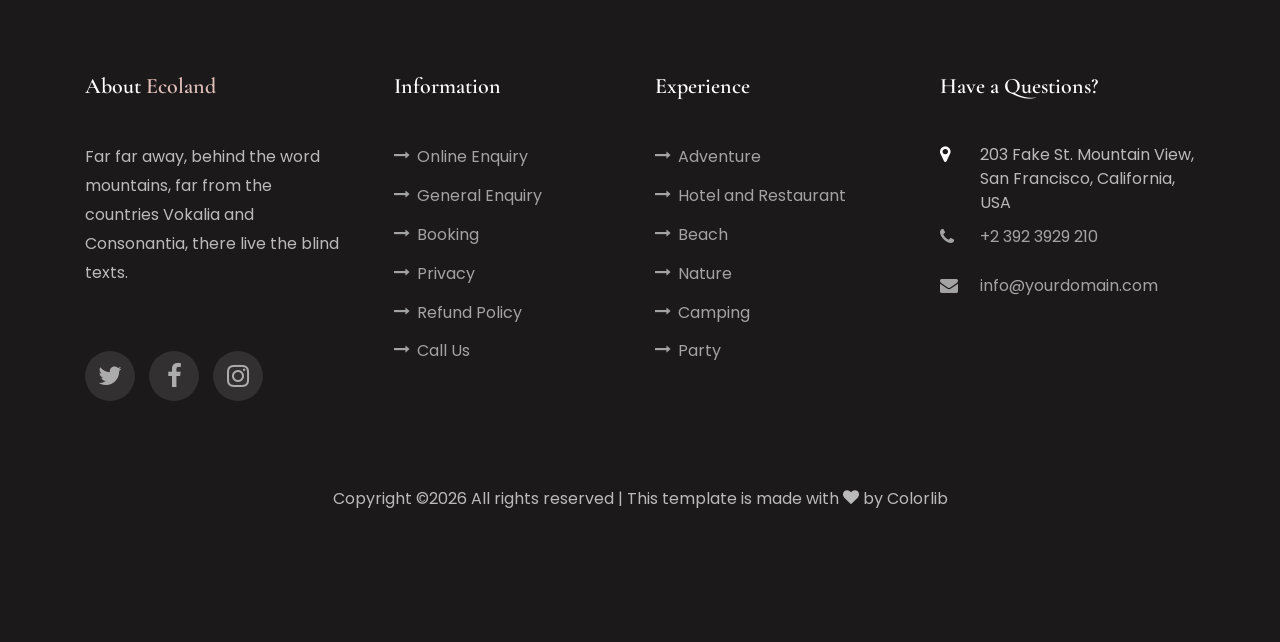
==== commit 4c1a576f: "kashmir page added" ====
--- a/destination-single.html
+++ b/destination-single.html
@@ -1,7 +1,7 @@
 <!DOCTYPE html>
 <html lang="en">
   <head>
-    <title>Ecoland - Free Bootstrap 4 Template by Colorlib</title>
+    <title>micetravelo</title>
     <meta charset="utf-8">
     <meta name="viewport" content="width=device-width, initial-scale=1, shrink-to-fit=no">
     
